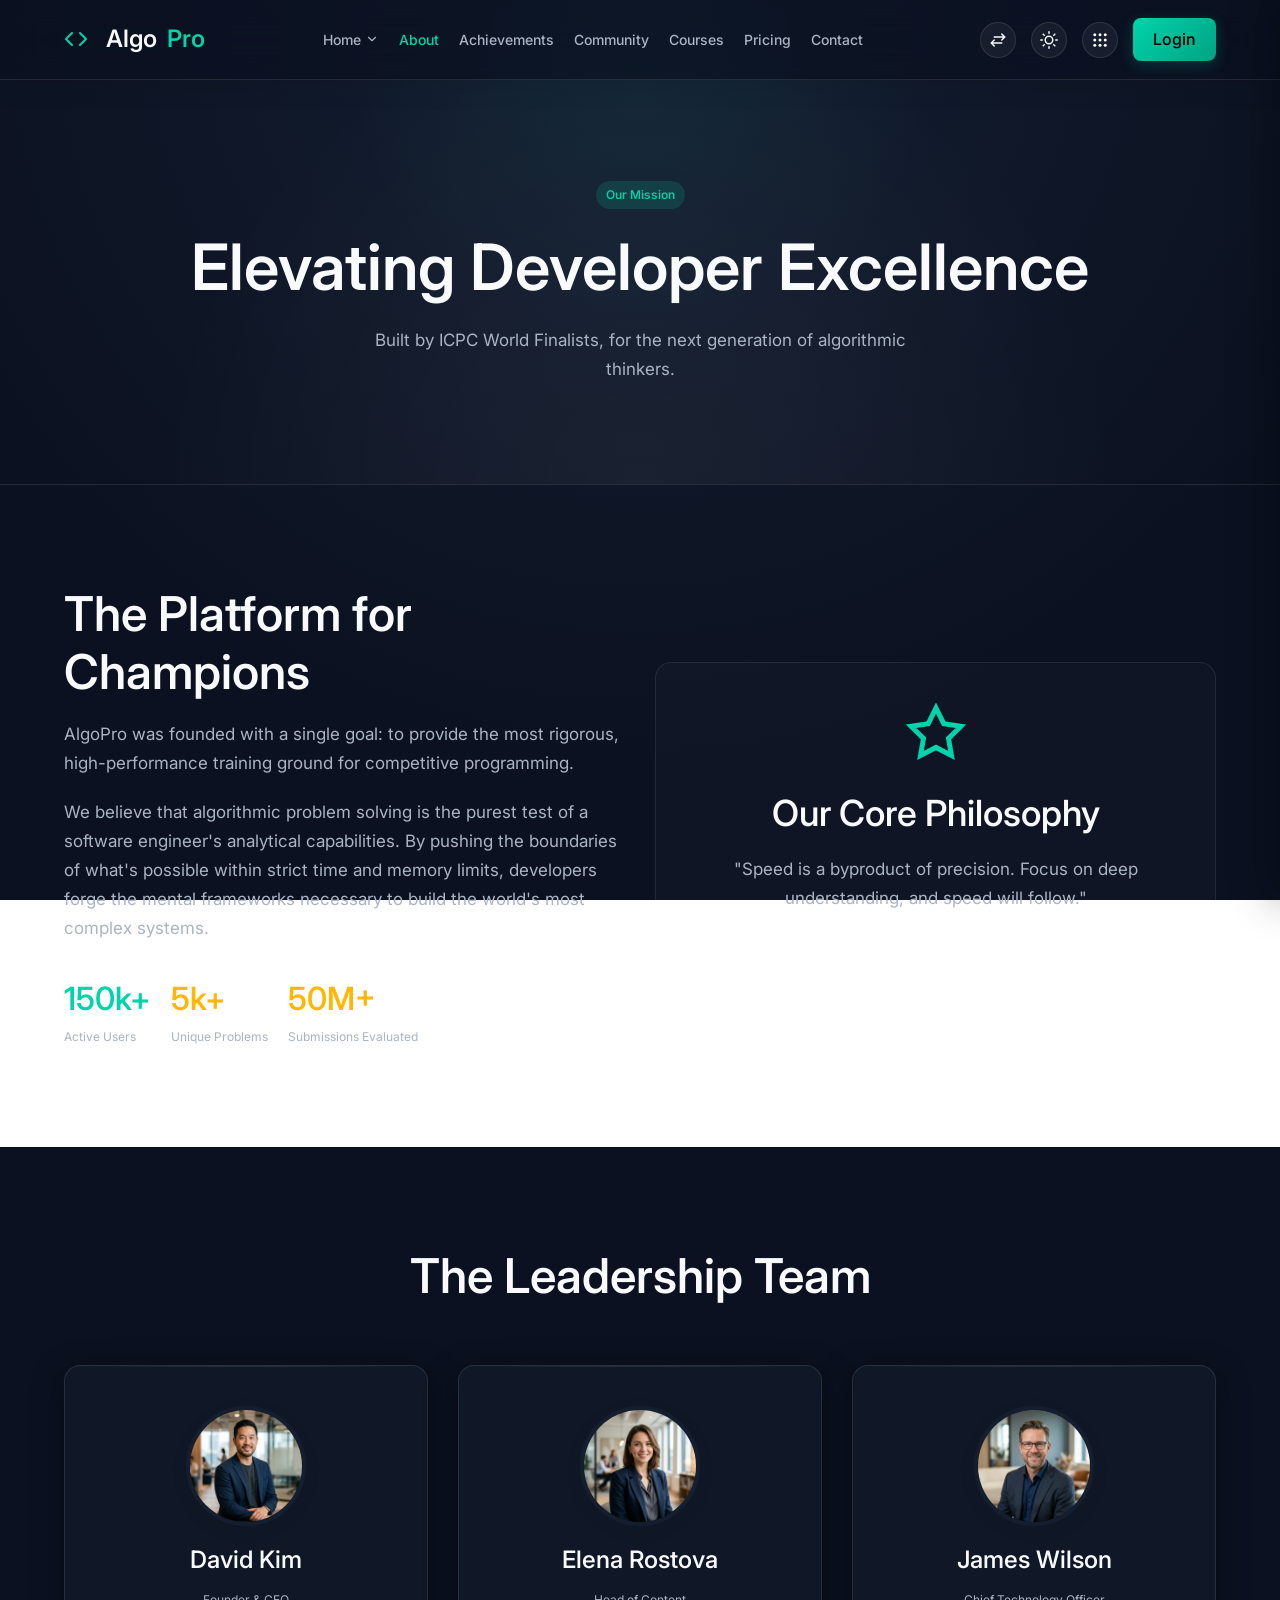
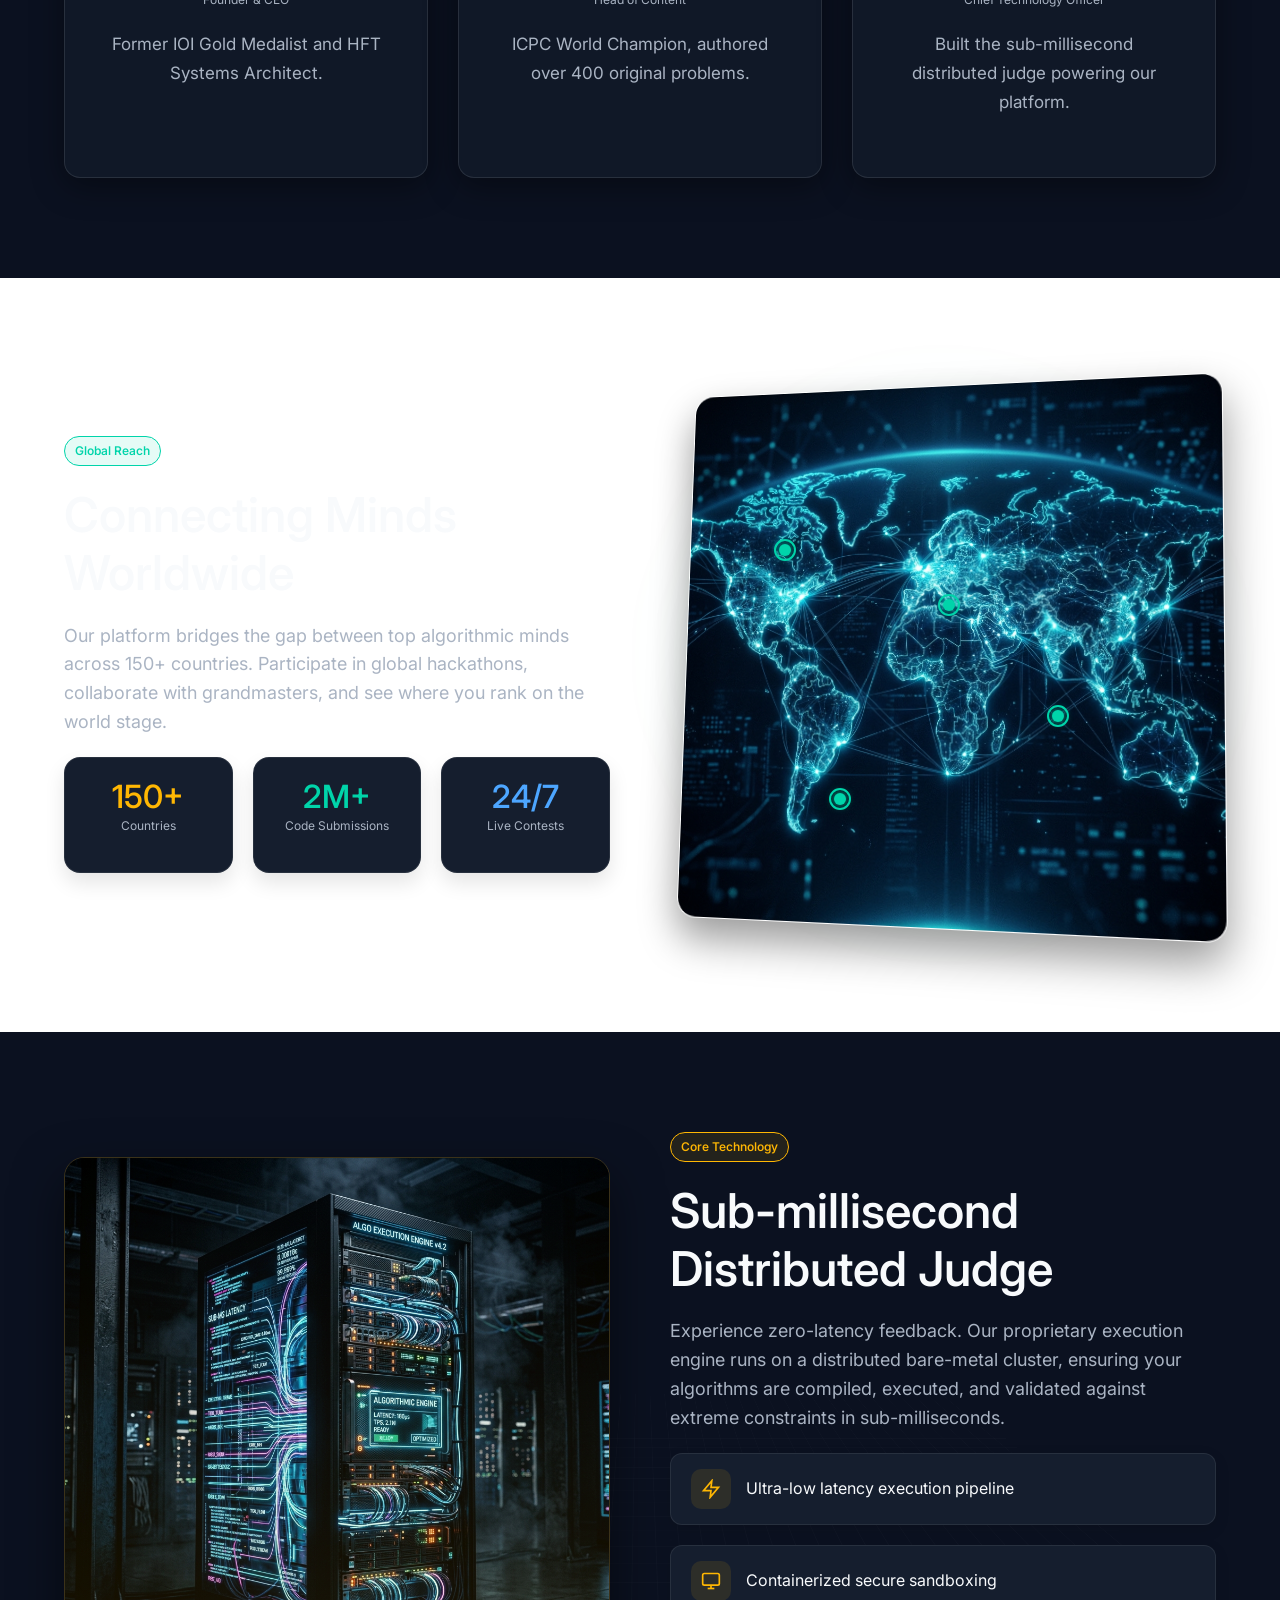
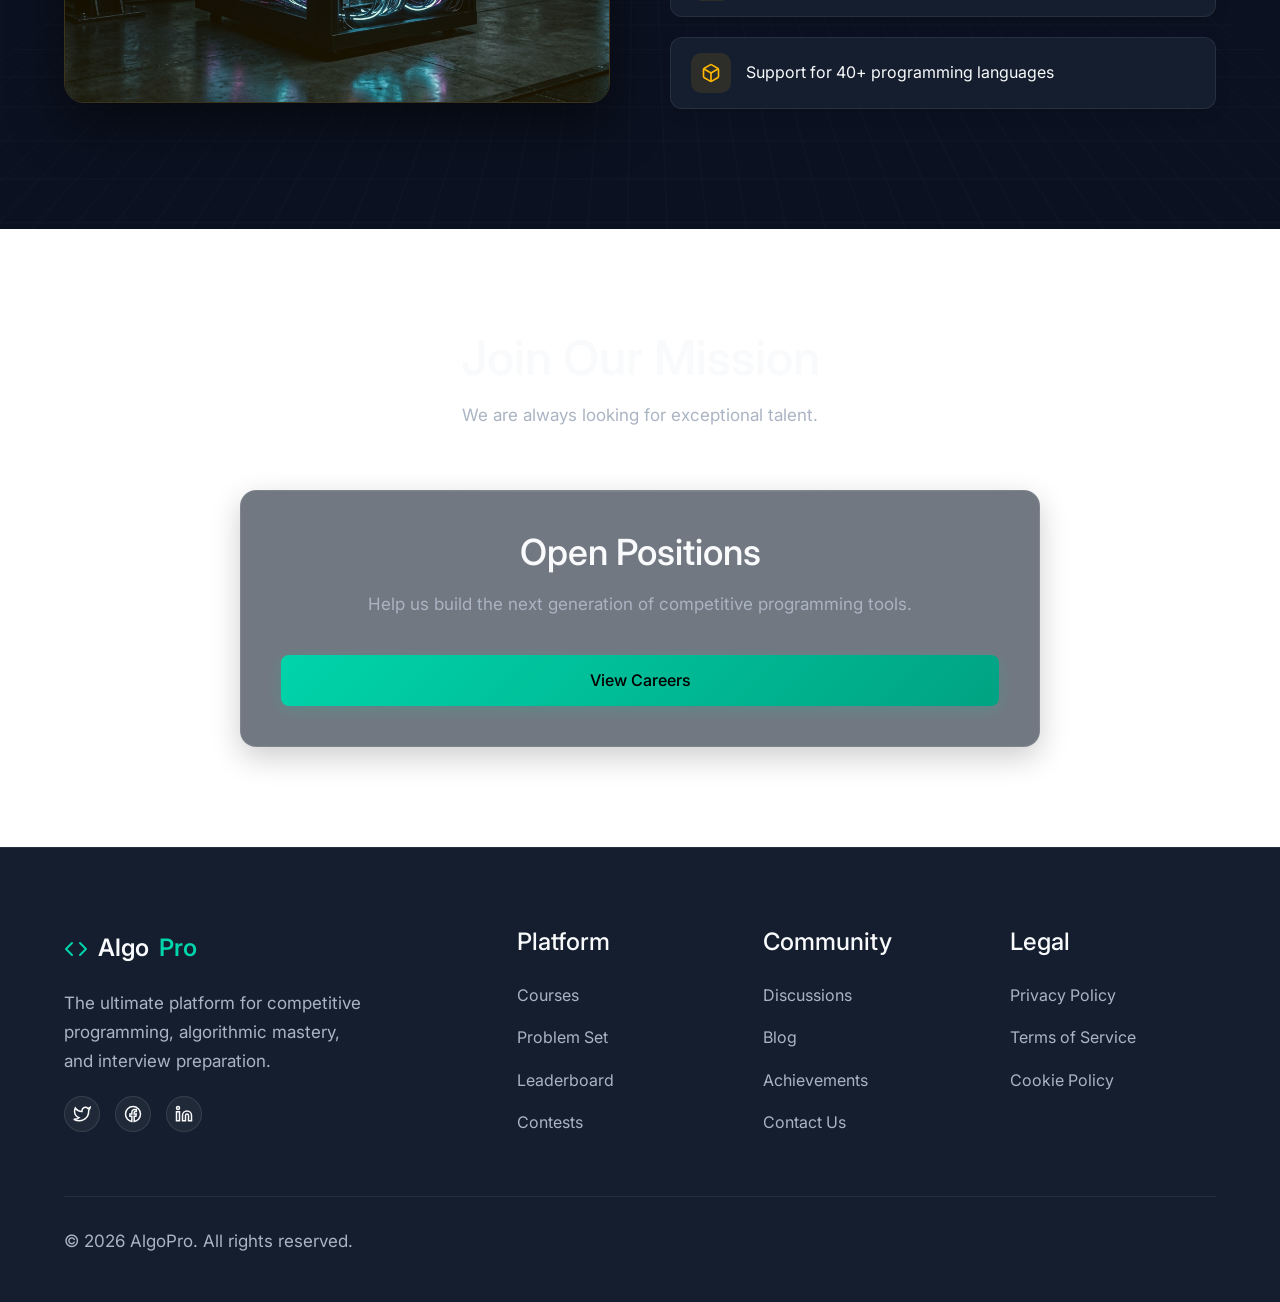
==== about.html @ b894b146 "Initial commit" ====
<!DOCTYPE html>
<html lang="en" data-theme="dark">
<head>
    <meta charset="UTF-8">
    <meta name="viewport" content="width=device-width, initial-scale=1.0">
    <title>AlgoPro | About Us</title>
    <link rel="stylesheet" href="css/style.css">
    <link rel="stylesheet" href="css/rtl.css">
    <link rel="icon" type="image/svg+xml" href="images/favicon.svg">
</head>
<body>
    <div class="overlay"></div>
    <nav class="navbar">
        <a href="index.html" class="navbar-brand" style="display: inline-flex; align-items: center;"><svg width="24" height="24" viewBox="0 0 24 24" fill="none" stroke="var(--accent-color)" stroke-width="2" stroke-linecap="round" stroke-linejoin="round" style="margin-right: 8px; flex-shrink: 0;"><polyline points="16 18 22 12 16 6"></polyline><polyline points="8 6 2 12 8 18"></polyline></svg>Algo<span>Pro</span></a>
        <div class="nav-links">
            <div class="nav-dropdown">
                <a href="index.html" class="active" style="display: flex; align-items: center; gap: 4px;">Home <svg width="14" height="14" viewBox="0 0 24 24" fill="none" stroke="currentColor" stroke-width="2" stroke-linecap="round" stroke-linejoin="round"><polyline points="6 9 12 15 18 9"></polyline></svg></a>
                <div class="nav-dropdown-content">
                    <a href="index.html">Home 1</a>
                    <a href="home-2.html">Home 2</a>
                </div>
            </div>
            <a href="about.html">About</a>
            <a href="achievements.html">Achievements</a>
            <a href="community.html">Community</a>
            <a href="courses.html">Courses</a>
            <a href="pricing.html">Pricing</a>
            <a href="contact.html">Contact</a>
        </div>
        <div class="nav-actions" style="display:flex; gap:15px; align-items:center;">
            <button class="nav-icon-btn rtl-toggle" title="Toggle RTL">
                <svg width="18" height="18" viewBox="0 0 24 24" fill="none" stroke="currentColor" stroke-width="2" stroke-linecap="round" stroke-linejoin="round"><path d="M17 4l4 4-4 4M7 20l-4-4 4-4M21 8H7M3 16h14"/></svg>
            </button>
            <button class="nav-icon-btn theme-toggle" title="Toggle Theme">
                <svg width="18" height="18" viewBox="0 0 24 24" fill="none" stroke="currentColor" stroke-width="2" stroke-linecap="round" stroke-linejoin="round"><circle cx="12" cy="12" r="5"/><path d="M12 1v2M12 21v2M4.22 4.22l1.42 1.42M18.36 18.36l1.42 1.42M1 12h2M21 12h2M4.22 19.78l1.42-1.42M18.36 5.64l1.42-1.42"/></svg>
            </button>
            <a href="dashboard.html" title="Dashboard" class="nav-icon-btn">
                <svg width="18" height="18" viewBox="0 0 24 24" fill="currentColor"><circle cx="5" cy="5" r="2"/><circle cx="12" cy="5" r="2"/><circle cx="19" cy="5" r="2"/><circle cx="5" cy="12" r="2"/><circle cx="12" cy="12" r="2"/><circle cx="19" cy="12" r="2"/><circle cx="5" cy="19" r="2"/><circle cx="12" cy="19" r="2"/><circle cx="19" cy="19" r="2"/></svg>
            </a>
            <a href="login.html" class="btn btn-primary" style="padding:8px 20px;">Login</a>
        </div>
        <button class="hamburger">
            <svg width="24" height="24" viewBox="0 0 24 24" fill="none" stroke="currentColor" stroke-width="2"><line x1="3" y1="12" x2="21" y2="12"></line><line x1="3" y1="6" x2="21" y2="6"></line><line x1="3" y1="18" x2="21" y2="18"></line></svg>
        </button>
    </nav>

    <!-- Offcanvas Menu -->
    <div class="offcanvas">
        <button class="offcanvas-close">&times;</button>
        <a href="index.html" class="navbar-brand mb-4">Algo<span>Pro</span></a>
        <div class="offcanvas-links"><a href="index.html">Home 1</a><a href="home-2.html">Home 2</a><a href="about.html">About</a><a href="achievements.html">Achievements</a><a href="community.html">Community</a><a href="courses.html">Courses</a><a href="pricing.html">Pricing</a><a href="contact.html">Contact</a></div>
        <div class="offcanvas-actions" style="margin-top: auto; padding-top: 20px; border-top: 1px solid var(--border-color); display: flex; flex-direction: column; gap: 15px;">
            <div style="display: flex; gap: 15px; justify-content: center;">
                <button class="nav-icon-btn rtl-toggle" title="Toggle RTL"><svg width="18" height="18" viewBox="0 0 24 24" fill="none" stroke="currentColor" stroke-width="2" stroke-linecap="round" stroke-linejoin="round"><path d="M17 4l4 4-4 4M7 20l-4-4 4-4M21 8H7M3 16h14"/></svg></button>
                <button class="nav-icon-btn theme-toggle" title="Toggle Theme"><svg width="24" height="24" viewBox="0 0 24 24" fill="none" stroke="currentColor" stroke-width="2"><circle cx="12" cy="12" r="5"/><path d="M12 1v2M12 21v2M4.22 4.22l1.42 1.42M18.36 18.36l1.42 1.42M1 12h2M21 12h2M4.22 19.78l1.42-1.42M18.36 5.64l1.42-1.42"/></svg></button>
                <a href="dashboard.html" class="nav-icon-btn" title="Dashboard"><svg width="18" height="18" viewBox="0 0 24 24" fill="currentColor"><circle cx="5" cy="5" r="2"/><circle cx="12" cy="5" r="2"/><circle cx="19" cy="5" r="2"/><circle cx="5" cy="12" r="2"/><circle cx="12" cy="12" r="2"/><circle cx="19" cy="12" r="2"/><circle cx="5" cy="19" r="2"/><circle cx="12" cy="19" r="2"/><circle cx="19" cy="19" r="2"/></svg></a>
            </div>
            <a href="login.html" class="btn btn-primary" style="text-align: center;">Login</a>
        </div>
    </div>

    <section class="small-hero">
        <div class="badge badge-easy mb-4">Our Mission</div>
        <h1>Elevating Developer Excellence</h1>
        <p>Built by ICPC World Finalists, for the next generation of algorithmic thinkers.</p>
    </section>

    <section class="section">
        <div class="grid-3" style="grid-template-columns: 1fr 1fr; align-items: center;">
            <div>
                <h2 class="mb-4">The Platform for Champions</h2>
                <p class="mb-4">AlgoPro was founded with a single goal: to provide the most rigorous, high-performance training ground for competitive programming.</p>
                <p class="mb-4">We believe that algorithmic problem solving is the purest test of a software engineer's analytical capabilities. By pushing the boundaries of what's possible within strict time and memory limits, developers forge the mental frameworks necessary to build the world's most complex systems.</p>
                <div style="display: flex; gap: 20px; margin-top: 30px;">
                    <div>
                        <div style="font-size: 32px; font-weight: 550; color: var(--accent-color);">150k+</div>
                        <div class="caption">Active Users</div>
                    </div>
                    <div>
                        <div style="font-size: 32px; font-weight: 550; color: var(--highlight-color);">5k+</div>
                        <div class="caption">Unique Problems</div>
                    </div>
                    <div>
                        <div style="font-size: 32px; font-weight: 550; color: var(--highlight-color);">50M+</div>
                        <div class="caption">Submissions Evaluated</div>
                    </div>
                </div>
            </div>
            <div style="background: rgba(255,255,255,0.02); border: 1px solid var(--border-color); border-radius: var(--border-radius); padding: 40px; text-align: center;">
                <svg width="60" height="60" viewBox="0 0 24 24" fill="none" stroke="var(--accent-color)" stroke-width="2" style="margin-bottom: 20px;"><path d="M12 2l3.09 6.26L22 9.27l-5 4.87 1.18 6.88L12 17.77l-6.18 3.25L7 14.14 2 9.27l6.91-1.01L12 2z"/></svg>
                <h3 class="mb-4">Our Core Philosophy</h3>
                <p style="color: var(--text-secondary);">"Speed is a byproduct of precision. Focus on deep understanding, and speed will follow."</p>
            </div>
        </div>
    </section>

    <section class="section" style="background: var(--bg-color);">
        <div class="section-header"><h2>The Leadership Team</h2></div>
        <div class="grid-3 odd-cards">
            <div class="card text-center" style="align-items: center;">
                <img src="images/david_kim.png" alt="David Kim" style="width: 120px; height: 120px; border-radius: 50%; object-fit: cover; margin-bottom: 20px; border: 4px solid var(--card-bg); box-shadow: 0 5px 15px rgba(0,0,0,0.1);">
                <h3 class="card-title">David Kim</h3>
                <p class="caption mb-4">Founder & CEO</p>
                <p class="card-desc">Former IOI Gold Medalist and HFT Systems Architect.</p>
            </div>
            <div class="card text-center" style="align-items: center;">
                <img src="images/elena_rostova.png" alt="Elena Rostova" style="width: 120px; height: 120px; border-radius: 50%; object-fit: cover; margin-bottom: 20px; border: 4px solid var(--card-bg); box-shadow: 0 5px 15px rgba(0,0,0,0.1);">
                <h3 class="card-title">Elena Rostova</h3>
                <p class="caption mb-4">Head of Content</p>
                <p class="card-desc">ICPC World Champion, authored over 400 original problems.</p>
            </div>
            <div class="card text-center" style="align-items: center;">
                <img src="images/james_wilson.png" alt="James Wilson" style="width: 120px; height: 120px; border-radius: 50%; object-fit: cover; margin-bottom: 20px; border: 4px solid var(--card-bg); box-shadow: 0 5px 15px rgba(0,0,0,0.1);">
                <h3 class="card-title">James Wilson</h3>
                <p class="caption mb-4">Chief Technology Officer</p>
                <p class="card-desc">Built the sub-millisecond distributed judge powering our platform.</p>
            </div>
        </div>
    </section>

    <!-- Global Network Section -->
    <section class="section">
        <div class="global-network-container">
            <div class="network-content">
                <div class="badge badge-medium mb-4" style="background: rgba(0, 212, 170, 0.1); color: var(--accent-color); border: 1px solid var(--accent-color);">Global Reach</div>
                <h2 class="mb-4">Connecting Minds Worldwide</h2>
                <p class="mb-4 text-secondary" style="font-size: 18px; line-height: 1.6;">Our platform bridges the gap between top algorithmic minds across 150+ countries. Participate in global hackathons, collaborate with grandmasters, and see where you rank on the world stage.</p>
                <div class="stats-grid mt-4">
                    <div class="stat-box">
                        <h3 style="color: var(--highlight-color); font-size: 32px; margin: 0;">150+</h3>
                        <p class="caption">Countries</p>
                    </div>
                    <div class="stat-box">
                        <h3 style="color: var(--accent-color); font-size: 32px; margin: 0;">2M+</h3>
                        <p class="caption">Code Submissions</p>
                    </div>
                    <div class="stat-box">
                        <h3 style="color: #4da6ff; font-size: 32px; margin: 0;">24/7</h3>
                        <p class="caption">Live Contests</p>
                    </div>
                </div>
            </div>
            <div class="network-image-wrapper">
                <div class="network-glow-bg"></div>
                <img src="images/global_reach.png" alt="Global Network Map" class="network-map-img">
                <div class="pulse-node" style="top: 30%; left: 20%;"></div>
                <div class="pulse-node" style="top: 60%; left: 70%;"></div>
                <div class="pulse-node" style="top: 40%; left: 50%;"></div>
                <div class="pulse-node" style="top: 75%; left: 30%;"></div>
            </div>
        </div>
    </section>

    <!-- Execution Engine Section -->
    <section class="section" style="background: var(--bg-color); position: relative; overflow: hidden;">
        <div class="engine-bg-grid"></div>
        <div class="engine-container">
            <div class="engine-image-wrapper">
                <div class="engine-hologram-effect"></div>
                <img src="images/judge_engine.png" alt="Execution Engine" class="engine-rack-img">
            </div>
            <div class="engine-content">
                <div class="badge badge-medium mb-4" style="background: rgba(255, 183, 3, 0.1); color: var(--highlight-color); border: 1px solid var(--highlight-color);">Core Technology</div>
                <h2 class="mb-4">Sub-millisecond Distributed Judge</h2>
                <p class="mb-4 text-secondary" style="font-size: 18px; line-height: 1.6;">Experience zero-latency feedback. Our proprietary execution engine runs on a distributed bare-metal cluster, ensuring your algorithms are compiled, executed, and validated against extreme constraints in sub-milliseconds.</p>
                
                <ul class="engine-features-list">
                    <li>
                        <div class="icon-box"><svg width="20" height="20" viewBox="0 0 24 24" fill="none" stroke="var(--highlight-color)" stroke-width="2"><path d="M13 2L3 14h9l-1 8 10-12h-9l1-8z"/></svg></div>
                        <span>Ultra-low latency execution pipeline</span>
                    </li>
                    <li>
                        <div class="icon-box"><svg width="20" height="20" viewBox="0 0 24 24" fill="none" stroke="var(--highlight-color)" stroke-width="2"><rect x="2" y="3" width="20" height="14" rx="2" ry="2"/><line x1="8" y1="21" x2="16" y2="21"/><line x1="12" y1="17" x2="12" y2="21"/></svg></div>
                        <span>Containerized secure sandboxing</span>
                    </li>
                    <li>
                        <div class="icon-box"><svg width="20" height="20" viewBox="0 0 24 24" fill="none" stroke="var(--highlight-color)" stroke-width="2"><path d="M21 16V8a2 2 0 0 0-1-1.73l-7-4a2 2 0 0 0-2 0l-7 4A2 2 0 0 0 3 8v8a2 2 0 0 0 1 1.73l7 4a2 2 0 0 0 2 0l7-4A2 2 0 0 0 21 16z"/><polyline points="3.27 6.96 12 12.01 20.73 6.96"/><line x1="12" y1="22.08" x2="12" y2="12"/></svg></div>
                        <span>Support for 40+ programming languages</span>
                    </li>
                </ul>
            </div>
        </div>
    </section>

    <section class="section">
        <div class="section-header"><h2>Join Our Mission</h2><p>We are always looking for exceptional talent.</p></div>
        <div class="card text-center" style="max-width: 800px; margin: 0 auto; box-shadow: 0 10px 30px rgba(0,0,0,0.2);">
            <h3>Open Positions</h3>
            <p style="color: var(--text-secondary);">Help us build the next generation of competitive programming tools.</p>
            <a href="contact.html" class="btn btn-primary mt-4">View Careers</a>
        </div>
    </section>

    <style>
        /* Global Network Styles */
        .global-network-container {
            display: grid;
            grid-template-columns: 1fr 1fr;
            gap: 60px;
            align-items: center;
            max-width: 1200px;
            margin: 0 auto;
        }

        .stats-grid {
            display: grid;
            grid-template-columns: repeat(3, 1fr);
            gap: 20px;
        }

        .stat-box {
            background: var(--card-bg);
            padding: 20px;
            border-radius: 16px;
            border: 1px solid var(--border-color);
            text-align: center;
            box-shadow: 0 10px 20px rgba(0,0,0,0.1);
            transition: transform 0.3s ease;
        }
        
        [data-theme="light"] .stat-box {
            box-shadow: 0 10px 20px rgba(0,0,0,0.03);
        }
        
        .stat-box:hover {
            transform: translateY(-5px);
        }

        .network-image-wrapper {
            position: relative;
            perspective: 1000px;
        }

        .network-glow-bg {
            position: absolute;
            top: 50%;
            left: 50%;
            width: 100%;
            height: 100%;
            background: radial-gradient(circle, rgba(0, 212, 170, 0.2) 0%, transparent 70%);
            transform: translate(-50%, -50%);
            z-index: 0;
            filter: blur(40px);
            animation: pulse-network 4s infinite alternate ease-in-out;
        }

        @keyframes pulse-network {
            0% { opacity: 0.5; transform: translate(-50%, -50%) scale(0.9); }
            100% { opacity: 1; transform: translate(-50%, -50%) scale(1.1); }
        }

        .network-map-img {
            width: 100%;
            height: auto;
            border-radius: 20px;
            position: relative;
            z-index: 1;
            transform: rotateY(-10deg) rotateX(5deg);
            box-shadow: 0 20px 40px rgba(0,0,0,0.4);
            border: 1px solid rgba(255,255,255,0.05);
            transition: transform 0.5s ease;
        }

        .network-image-wrapper:hover .network-map-img {
            transform: rotateY(0deg) rotateX(0deg);
        }

        .pulse-node {
            position: absolute;
            width: 12px;
            height: 12px;
            background: #00D4AA;
            border-radius: 50%;
            z-index: 2;
            box-shadow: 0 0 10px #00D4AA;
        }

        .pulse-node::after {
            content: '';
            position: absolute;
            top: -5px; left: -5px; right: -5px; bottom: -5px;
            border-radius: 50%;
            border: 2px solid #00D4AA;
            animation: node-ping 2s infinite cubic-bezier(0.215, 0.61, 0.355, 1);
        }

        @keyframes node-ping {
            0% { transform: scale(0.5); opacity: 1; }
            100% { transform: scale(2.5); opacity: 0; }
        }

        /* Engine Section Styles */
        .engine-container {
            display: grid;
            grid-template-columns: 1fr 1fr;
            gap: 60px;
            align-items: center;
            max-width: 1200px;
            margin: 0 auto;
            position: relative;
            z-index: 1;
        }

        .engine-bg-grid {
            position: absolute;
            top: 0; left: 0; right: 0; bottom: 0;
            background-image: linear-gradient(rgba(255, 255, 255, 0.03) 1px, transparent 1px),
            linear-gradient(90deg, rgba(255, 255, 255, 0.03) 1px, transparent 1px);
            background-size: 30px 30px;
            z-index: 0;
            opacity: 0.5;
            transform: perspective(500px) rotateX(60deg) translateY(-100px) translateZ(-200px);
            animation: grid-move 20s linear infinite;
        }
        
        [data-theme="light"] .engine-bg-grid {
            background-image: linear-gradient(rgba(0, 0, 0, 0.05) 1px, transparent 1px),
            linear-gradient(90deg, rgba(0, 0, 0, 0.05) 1px, transparent 1px);
        }

        @keyframes grid-move {
            0% { transform: perspective(500px) rotateX(60deg) translateY(0) translateZ(-200px); }
            100% { transform: perspective(500px) rotateX(60deg) translateY(30px) translateZ(-200px); }
        }

        .engine-image-wrapper {
            position: relative;
            border-radius: 20px;
            overflow: hidden;
            box-shadow: 0 20px 50px rgba(0,0,0,0.5);
            border: 1px solid rgba(255, 183, 3, 0.2);
        }

        .engine-rack-img {
            width: 100%;
            height: auto;
            display: block;
            transition: transform 0.5s ease;
        }

        .engine-image-wrapper:hover .engine-rack-img {
            transform: scale(1.05);
        }

        .engine-hologram-effect {
            position: absolute;
            top: 0; left: 0; right: 0; bottom: 0;
            background: linear-gradient(180deg, rgba(255, 183, 3, 0) 0%, rgba(255, 183, 3, 0.1) 50%, rgba(255, 183, 3, 0) 100%);
            background-size: 100% 200%;
            animation: scanline 4s linear infinite;
            z-index: 2;
            pointer-events: none;
        }

        @keyframes scanline {
            0% { background-position: 0 -100%; }
            100% { background-position: 0 200%; }
        }

        .engine-features-list {
            list-style: none;
            padding: 0;
            margin: 0;
        }

        .engine-features-list li {
            display: flex;
            align-items: center;
            gap: 15px;
            margin-bottom: 20px;
            font-size: 16px;
            color: var(--text-color);
            background: var(--card-bg);
            padding: 15px 20px;
            border-radius: 12px;
            border: 1px solid var(--border-color);
            box-shadow: 0 5px 15px rgba(0,0,0,0.1);
            transition: transform 0.3s ease, border-color 0.3s ease;
        }
        
        [data-theme="light"] .engine-features-list li {
            box-shadow: 0 5px 15px rgba(0,0,0,0.03);
        }

        .engine-features-list li:hover {
            transform: translateX(10px);
            border-color: rgba(255, 183, 3, 0.4);
        }

        .icon-box {
            width: 40px;
            height: 40px;
            border-radius: 10px;
            background: rgba(255, 183, 3, 0.1);
            display: flex;
            align-items: center;
            justify-content: center;
        }

        @media (max-width: 992px) {
            .global-network-container, .engine-container {
                grid-template-columns: 1fr;
            }
            .engine-image-wrapper {
                order: -1;
            }
        }

        @media (max-width: 768px) {
            /* Prevent any horizontal scroll */
            body { overflow-x: hidden; }

            /* Center all section text */
            .section-header, .network-content, .engine-content { text-align: center; }
            .network-content .badge, .engine-content .badge { display: inline-block; }

            /* Platform for Champions section - center text & stats */
            .grid-3 > div { text-align: center; }
            .grid-3 > div > div[style*="display: flex; gap: 20px"] {
                justify-content: center;
            }

            /* Stats grid - reduce columns on very small screens */
            .stats-grid { grid-template-columns: repeat(3, 1fr); gap: 10px; }
            .stat-box { padding: 14px 8px; }

            /* Engine features list - center on mobile */
            .engine-features-list li {
                flex-direction: column;
                align-items: center;
                text-align: center;
                gap: 10px;
            }
            .engine-features-list li:hover {
                transform: translateY(-3px);
            }

            /* Network map image - remove 3D tilt on mobile */
            .network-map-img {
                transform: none;
            }

            /* Reduce section padding */
            .section { padding: 60px 5%; }

            /* Global network container gap */
            .global-network-container { gap: 40px; }
            .engine-container { gap: 40px; }
        }

        /* Tablet specific fix for Leadership Team cards */
        @media screen and (min-width: 700px) and (max-width: 1024px) {
            .odd-cards { grid-template-columns: 1fr 1fr !important; }
            .odd-cards > :nth-child(3) { grid-column: span 2; width: calc(50% - 15px); margin: 0 auto; }
        }
        @media screen and (max-width: 699px) {
            .odd-cards { grid-template-columns: 1fr !important; }
            .odd-cards > :nth-child(3) { grid-column: auto; width: 100%; margin: 0; }
        }
    </style>

    <!-- Footer -->
    <footer class="footer">
        <div class="footer-grid">
            <div class="footer-col">
                <a href="index.html" class="navbar-brand mb-4">
                    <svg width="24" height="24" viewBox="0 0 24 24" fill="none" stroke="var(--accent-color)" stroke-width="2" stroke-linecap="round" stroke-linejoin="round">
                        <polyline points="16 18 22 12 16 6"></polyline>
                        <polyline points="8 6 2 12 8 18"></polyline>
                    </svg>
                    Algo<span>Pro</span>
                </a>
                <p style="margin-top: 20px; max-width: 300px;">The ultimate platform for competitive programming, algorithmic mastery, and interview preparation.</p>
                <div class="footer-social" style="display: flex; gap: 15px; margin-top: 20px;">
                    <a href="#" class="nav-icon-btn" title="Twitter"><svg width="18" height="18" viewBox="0 0 24 24" fill="none" stroke="currentColor" stroke-width="2"><path d="M23 3a10.9 10.9 0 0 1-3.14 1.53 4.48 4.48 0 0 0-7.86 3v1A10.66 10.66 0 0 1 3 4s-4 9 5 13a11.64 11.64 0 0 1-7 2c9 5 20 0 20-11.5a4.5 4.5 0 0 0-.08-.83A7.72 7.72 0 0 0 23 3z"/></svg></a>
                    <a href="#" class="nav-icon-btn" title="Facebook"><svg width="18" height="18" viewBox="0 0 24 24" fill="none" stroke="currentColor" stroke-width="2"><path d="M12 2.04c-5.5 0-10 4.49-10 10.02 0 5 3.66 9.15 8.44 9.9v-7H7.9v-2.9h2.54V9.85c0-2.51 1.49-3.89 3.78-3.89 1.09 0 2.23.19 2.23.19v2.47h-1.26c-1.24 0-1.63.77-1.63 1.56v1.88h2.78l-.45 2.9h-2.33v7a10 10 0 0 0 8.45-9.9c0-5.53-4.5-10.02-10-10.02z"/></svg></a>
                    <a href="#" class="nav-icon-btn" title="LinkedIn"><svg width="18" height="18" viewBox="0 0 24 24" fill="none" stroke="currentColor" stroke-width="2"><path d="M16 8a6 6 0 0 1 6 6v7h-4v-7a2 2 0 0 0-2-2 2 2 0 0 0-2 2v7h-4v-7a6 6 0 0 1 6-6z"/><rect x="2" y="9" width="4" height="12"/><circle cx="4" cy="4" r="2"/></svg></a>
                </div>
            </div>
            <div class="footer-col">
                <h4>Platform</h4>
                <div class="footer-links">
                    <a href="courses.html">Courses</a>
                    <a href="#">Problem Set</a>
                    <a href="#">Leaderboard</a>
                    <a href="contests.html">Contests</a>
                </div>
            </div>
            <div class="footer-col">
                <h4>Community</h4>
                <div class="footer-links">
                    <a href="community.html">Discussions</a>
                    <a href="#">Blog</a>
                    <a href="achievements.html">Achievements</a>
                    <a href="contact.html">Contact Us</a>
                </div>
            </div>
            <div class="footer-col">
                <h4>Legal</h4>
                <div class="footer-links">
                    <a href="#">Privacy Policy</a>
                    <a href="#">Terms of Service</a>
                    <a href="#">Cookie Policy</a>
                </div>
            </div>
        </div>
        <div class="footer-bottom">
            <p>&copy; 2026 AlgoPro. All rights reserved.</p>
        </div>
    </footer>

    <script src="js/main.js"></script>
    <button class="back-to-top" id="backToTop" title="Go to top"><svg width="24" height="24" viewBox="0 0 24 24" fill="none" stroke="currentColor" stroke-width="2" stroke-linecap="round" stroke-linejoin="round"><polyline points="18 15 12 9 6 15"></polyline></svg></button>
</body>
</html>
---- css/style.css ----
@import url('https://fonts.googleapis.com/css2?family=Inter:wght@400;430;450;500;520;540;550;560;580&display=swap');

:root {
  --primary-color: #0F172A;
  --accent-color: #00D4AA;
  --highlight-color: #FFB703;
  --text-color: #F8FAFC;
  --text-secondary: #AAB4C3;
  --card-bg: #151E2E;
  --border-color: rgba(255, 255, 255, 0.08);
  --bg-color: #0B1120;
  --bg-gradient: radial-gradient(circle at 50% 0%, #141f32 0%, #0b1120 70%);
  --nav-bg: rgba(11, 17, 32, 0.7);
  --icon-bg: rgba(255, 255, 255, 0.05);
  --card-shadow: 0 8px 32px rgba(0, 0, 0, 0.4);
  --glass-border: rgba(255, 255, 255, 0.1);
  --glass-bg: rgba(21, 30, 46, 0.6);
  --primary-glow: 0 0 20px rgba(0, 212, 170, 0.4);
  --highlight-glow: 0 0 20px rgba(255, 183, 3, 0.4);
  
  /* Layout variables */
  --section-padding: 100px 5%;
  --border-radius: 16px;
  --transition: all 0.4s cubic-bezier(0.16, 1, 0.3, 1);
  --header-height: 80px;
}

[data-theme="light"] {
  --primary-color: #0F172A; /* Kept for brand elements if needed, or adjust */
  --bg-color: #F6F8FC;
  --card-bg: #FFFFFF;
  --text-color: #0F172A;
  --text-secondary: #475569;
  --border-color: rgba(0, 0, 0, 0.08);
  --nav-bg: rgba(255, 255, 255, 0.85);
  --icon-bg: rgba(0, 0, 0, 0.05);
  --bg-gradient: linear-gradient(180deg, #F0F4F8 0%, #F6F8FC 100%);
  --glass-border: rgba(0, 0, 0, 0.05);
  --glass-bg: rgba(255, 255, 255, 0.8);
  --card-shadow: 0 8px 32px rgba(0, 0, 0, 0.05);
}

* {
  margin: 0;
  padding: 0;
  box-sizing: border-box;
}


body {
  font-family: 'Inter', sans-serif;
  background: var(--bg-gradient);
  background-attachment: fixed;
  color: var(--text-color);
  overflow-x: hidden;
  line-height: 1.7;
}

/* Global horizontal scroll prevention */
html {
  overflow-x: hidden;
  max-width: 100%;
}

@media (max-width: 768px) {
  * {
    max-width: 100%;
    box-sizing: border-box;
  }
  section, .section, .container, footer, nav {
    max-width: 100vw;
    overflow-x: hidden;
  }
}

/* Typography */
h1, h2, h3, h4, h5, h6 {
  color: var(--text-color);
  margin-bottom: 1rem;
  line-height: 1.2;
}

h1 { font-size: clamp(48px, 6vw, 64px); font-weight: 580; }
h2 { font-size: clamp(36px, 5vw, 48px); font-weight: 560; }
h3 { font-size: clamp(28px, 4vw, 36px); font-weight: 540; }
h4, h5, h6 { font-size: clamp(20px, 2.5vw, 24px); font-weight: 500; }
p { font-size: clamp(15px, 1.5vw, 17px); font-weight: 400; margin-bottom: 1rem; color: var(--text-secondary); }
.subheading { font-weight: 500; font-size: 18px; color: var(--accent-color); text-transform: uppercase; letter-spacing: 1px; }
.caption { font-weight: 400; font-size: 12px; color: var(--text-secondary); }
b, strong { font-weight: 550; color: var(--text-color); }

a { text-decoration: none; color: inherit; transition: var(--transition); }
ul { list-style: none; }

/* Buttons */
.btn {
  display: inline-flex;
  align-items: center;
  justify-content: center;
  padding: 12px 28px;
  font-weight: 520;
  border-radius: 8px;
  cursor: pointer;
  transition: var(--transition);
  border: none;
  font-size: 16px;
  gap: 8px;
}

.btn-primary {
  background: linear-gradient(135deg, var(--accent-color), #00A383);
  color: #000;
  box-shadow: 0 4px 15px rgba(0, 212, 170, 0.2);
}

.btn-primary:hover {
  transform: translateY(-3px);
  box-shadow: var(--primary-glow);
}

.btn-outline {
  background-color: transparent;
  color: var(--text-color);
  border: 1px solid var(--border-color);
  backdrop-filter: blur(4px);
}

.btn-outline:hover {
  border-color: var(--accent-color);
  color: var(--accent-color);
  background: rgba(0, 212, 170, 0.05);
  transform: translateY(-2px);
}

.btn-highlight {
  background: linear-gradient(135deg, var(--highlight-color), #D49600);
  color: #000;
  box-shadow: 0 4px 15px rgba(255, 183, 3, 0.2);
}

.btn-highlight:hover {
  transform: translateY(-3px);
  box-shadow: var(--highlight-glow);
}

/* Navbar */
.navbar {
  position: fixed;
  top: 0;
  left: 0;
  width: 100%;
  height: var(--header-height);
  padding: 0 5%;
  display: flex;
  justify-content: space-between;
  align-items: center;
  z-index: 1000;
  background: var(--nav-bg);
  backdrop-filter: blur(20px);
  -webkit-backdrop-filter: blur(20px);
  border-bottom: 1px solid var(--glass-border);
  box-shadow: 0 4px 30px rgba(0, 0, 0, 0.1);
}

.navbar-brand {
  font-size: 24px;
  font-weight: 580;
  color: var(--text-color);
  display: flex;
  align-items: center;
  gap: 10px;
}

.navbar-brand span {
  color: var(--accent-color);
}

.nav-links {
  display: flex;
  gap: 20px;
  align-items: center;
}

.nav-links a {
  font-weight: 500;
  color: var(--text-secondary);
  font-size: 14px;
}

.nav-links a:hover, .nav-links a.active {
  color: var(--accent-color);
}

/* Dropdown */
.nav-dropdown {
  position: relative;
  display: inline-block;
  padding: 10px 0;
}

.nav-dropdown-content {
  display: none;
  position: absolute;
  background: var(--glass-bg);
  backdrop-filter: blur(16px);
  -webkit-backdrop-filter: blur(16px);
  border: 1px solid var(--glass-border);
  border-radius: 12px;
  min-width: 160px;
  box-shadow: var(--card-shadow);
  z-index: 1000;
  top: 100%;
  left: 0;
  padding: 10px 0;
}

.nav-dropdown-content a {
  color: var(--text-color);
  padding: 10px 20px;
  display: block;
}

.nav-dropdown-content a:hover {
  background: rgba(0, 212, 170, 0.1);
  color: var(--accent-color);
}

.nav-dropdown:hover .nav-dropdown-content {
  display: block;
  animation: fadeIn 0.2s ease-out;
}

/* Nav Icons */
.nav-icon-btn {
  width: 36px;
  height: 36px;
  border-radius: 50%;
  background: var(--icon-bg);
  border: 1px solid var(--glass-border);
  color: var(--text-color);
  display: flex;
  align-items: center;
  justify-content: center;
  cursor: pointer;
  transition: var(--transition);
  padding: 0;
}

.nav-icon-btn:hover {
  background: var(--accent-color);
  color: #000;
  box-shadow: var(--primary-glow);
  transform: translateY(-2px);
  border-color: var(--accent-color);
}

.nav-actions {
  display: flex;
  gap: 15px;
  align-items: center;
}

.hamburger {
  display: none;
  background: none;
  border: none;
  color: var(--text-color);
  font-size: 24px;
  cursor: pointer;
}

/* Offcanvas Menu */
.offcanvas {
  position: fixed;
  top: 0;
  right: -320px;
  width: 320px;
  height: 100vh;
  background: var(--glass-bg);
  backdrop-filter: blur(24px);
  -webkit-backdrop-filter: blur(24px);
  z-index: 1001;
  transition: right 0.5s cubic-bezier(0.16, 1, 0.3, 1);
  border-left: 1px solid var(--glass-border);
  box-shadow: -10px 0 40px rgba(0, 0, 0, 0.3);
  padding: 30px;
  display: flex;
  flex-direction: column;
}

.offcanvas.open {
  right: 0;
}

.offcanvas-close {
  position: absolute;
  top: 20px;
  right: 20px;
  background: none;
  border: none;
  color: var(--text-color);
  font-size: 24px;
  cursor: pointer;
}

.offcanvas-links {
  margin-top: 50px;
  display: flex;
  flex-direction: column;
  gap: 20px;
}

.offcanvas-links a {
  font-size: 18px;
  font-weight: 500;
  color: var(--text-color);
}

.overlay {
  position: fixed;
  top: 0;
  left: 0;
  width: 100%;
  height: 100%;
  background: rgba(0, 0, 0, 0.5);
  z-index: 1000;
  opacity: 0;
  visibility: hidden;
  transition: all 0.3s ease;
  backdrop-filter: blur(4px);
}

.overlay.show {
  opacity: 1;
  visibility: visible;
}

/* Hero Section */
.hero {
  min-height: 100vh;
  padding: calc(var(--header-height) + 50px) 5% 50px;
  display: flex;
  align-items: center;
  position: relative;
  overflow: hidden;
}

.hero-content {
  position: relative;
  z-index: 2;
  max-width: 800px;
}

.hero-actions {
  display: flex;
  gap: 20px;
  margin-top: 40px;
}

.hero-bg-anim {
  position: absolute;
  top: 0;
  right: 0;
  width: 50%;
  height: 100%;
  z-index: 1;
  display: flex;
  align-items: center;
  justify-content: center;
}

/* Small Hero */
.small-hero {
  padding: calc(var(--header-height) + 100px) 5% 100px;
  background: radial-gradient(circle at 50% 100%, var(--icon-bg) 0%, transparent 60%);
  text-align: center;
  border-bottom: 1px solid var(--glass-border);
  position: relative;
  overflow: hidden;
}

.small-hero::before {
  content: '';
  position: absolute;
  top: -50%; left: 50%; transform: translateX(-50%);
  width: 600px; height: 600px;
  background: radial-gradient(circle, rgba(0, 212, 170, 0.05) 0%, transparent 70%);
  z-index: 0;
  pointer-events: none;
}

.small-hero h1, .small-hero p, .small-hero .badge {
  position: relative;
  z-index: 2;
}

.small-hero h1 {
  font-size: clamp(48px, 5vw, 64px);
  margin-bottom: 20px;
}

.small-hero p {
  max-width: 600px;
  margin: 0 auto;
}

/* Sections */
.section {
  padding: var(--section-padding);
}

.section-header {
  text-align: center;
  margin-bottom: 60px;
}

.section-header h2 {
  margin-bottom: 15px;
}

.section-header p {
  max-width: 600px;
  margin: 0 auto;
}

/* Grid Layouts */
.grid-2, .grid-2-2to1, .grid-2-1to2, .grid-3, .grid-4 {
  display: grid;
  gap: 30px;
}
.grid-2 { grid-template-columns: repeat(2, 1fr); }
.grid-2-2to1 { grid-template-columns: 2fr 1fr; }
.grid-2-1to2 { grid-template-columns: 1fr 2fr; }
.grid-3 { grid-template-columns: repeat(3, 1fr); }
.grid-4 { grid-template-columns: repeat(4, 1fr); gap: 20px; }

/* Cards */
.card {
  background: var(--glass-bg);
  backdrop-filter: blur(16px);
  -webkit-backdrop-filter: blur(16px);
  border: 1px solid var(--glass-border);
  border-radius: var(--border-radius);
  padding: 40px;
  display: flex;
  flex-direction: column;
  transition: var(--transition);
  height: 100%;
  box-shadow: var(--card-shadow);
  position: relative;
  overflow: hidden;
}

.card::before {
  content: '';
  position: absolute;
  top: 0; left: 0; right: 0; height: 1px;
  background: linear-gradient(90deg, transparent, rgba(255,255,255,0.2), transparent);
  opacity: 0.5;
}

.card:hover {
  border-color: rgba(0, 212, 170, 0.3);
  transform: translateY(-8px);
  box-shadow: 0 20px 40px rgba(0, 0, 0, 0.6), var(--primary-glow);
}

.card-icon {
  width: 50px;
  height: 50px;
  background: rgba(0, 212, 170, 0.1);
  color: var(--accent-color);
  border-radius: 10px;
  display: flex;
  align-items: center;
  justify-content: center;
  font-size: 24px;
  margin-bottom: 20px;
}

.card-title {
  font-size: 24px;
  font-weight: 540;
  margin-bottom: 15px;
  color: var(--text-color);
}

.card-desc {
  flex-grow: 1;
  margin-bottom: 20px;
}

.card-footer {
  margin-top: auto;
}

.cert-footer {
  display: flex;
  justify-content: space-between;
  align-items: center;
  gap: 15px;
}

/* Responsive Rules */
@media (max-width: 1024px) {
  .nav-links, .navbar .nav-actions {
    display: none !important;
  }
  
  .hamburger {
    display: block;
  }
  
  .grid-2, .grid-2-2to1, .grid-2-1to2, .grid-3, .grid-4 {
    grid-template-columns: 1fr !important;
  }
  
  .hero-bg-anim {
    width: 100%;
    opacity: 0.3;
    z-index: 0;
  }
  
  .mobile-center-flex {
    justify-content: center !important;
  }
}

@media (max-width: 767px) {
  .grid-3 {
    grid-template-columns: 1fr;
  }
  
  /* Odd counts: Last card centered for tablet (2x2 grid) and mobile (not strictly necessary for mobile as it's 1 column, but keeping structure) */
  /* If 3 items in a 2 column grid, make last span 2 columns */
}

@media (max-width: 767px) {
  .cert-footer {
    flex-direction: column;
    text-align: center;
    align-items: center;
    justify-content: center;
  }
  
  .mobile-center-card {
    text-align: center;
  }
  .mobile-center-card .flex-header {
    flex-direction: column !important;
    align-items: center !important;
  }
  .mobile-center-card .flex-footer {
    justify-content: center !important;
  }
}

@media (min-width: 768px) and (max-width: 1024px) {
  .grid-3 {
    grid-template-columns: repeat(2, 1fr);
  }
  .grid-3 > *:last-child:nth-child(odd) {
    grid-column: 1 / -1;
    justify-self: center;
    width: calc(50% - 15px); /* Half width minus half gap to match other cards */
  }
}

/* Custom Table */
.table-responsive {
  width: 100%;
  overflow-x: auto;
  -webkit-overflow-scrolling: touch;
  background: var(--glass-bg);
  backdrop-filter: blur(16px);
  -webkit-backdrop-filter: blur(16px);
  border: 1px solid var(--glass-border);
  border-radius: var(--border-radius);
  box-shadow: var(--card-shadow);
}

table {
  width: 100%;
  border-collapse: collapse;
  text-align: left;
}

th, td {
  padding: 18px 24px;
  border-bottom: 1px solid var(--glass-border);
  white-space: nowrap;
}

th {
  background: rgba(255, 255, 255, 0.03);
  font-weight: 560;
  color: var(--text-color);
  text-transform: uppercase;
  font-size: 14px;
  letter-spacing: 1px;
}

tr {
  transition: var(--transition);
}

tr:last-child td {
  border-bottom: none;
}

tr:hover td {
  background: rgba(0, 212, 170, 0.05);
  color: var(--text-color);
}

/* Footer */
.footer {
  background: var(--card-bg);
  border-top: 1px solid var(--border-color);
  padding: 80px 5% 30px;
}

.footer-grid {
  display: grid;
  grid-template-columns: 2fr 1fr 1fr 1fr;
  gap: 40px;
  margin-bottom: 60px;
}

.footer-col h4 {
  margin-bottom: 25px;
}

.footer-links {
  display: flex;
  flex-direction: column;
  gap: 15px;
}

.footer-links a {
  color: var(--text-secondary);
}

.footer-links a:hover {
  color: var(--accent-color);
}

.footer-bottom {
  border-top: 1px solid var(--border-color);
  padding-top: 30px;
  display: flex;
  justify-content: space-between;
  align-items: center;
  color: var(--text-secondary);
}

.back-to-top {
  position: fixed;
  bottom: 30px;
  right: 30px;
  width: 45px;
  height: 45px;
  border-radius: 50%;
  background: var(--card-bg);
  color: var(--text-color);
  border: 1px solid var(--glass-border);
  display: flex;
  align-items: center;
  justify-content: center;
  cursor: pointer;
  z-index: 1000;
  opacity: 0;
  visibility: hidden;
  transition: all 0.3s ease;
  box-shadow: 0 4px 12px rgba(0,0,0,0.1);
}

.back-to-top.show {
  opacity: 1;
  visibility: visible;
}

.back-to-top:hover {
  background: var(--accent-color);
  color: #000;
  transform: translateY(-3px);
  box-shadow: var(--primary-glow);
  border-color: var(--accent-color);
}

@media (max-width: 1024px) {
  .footer-grid {
    grid-template-columns: repeat(2, 1fr);
  }
}

@media (max-width: 767px) {
  .footer-grid {
    grid-template-columns: 1fr;
  }
  .footer-bottom {
    flex-direction: column;
    gap: 15px;
    text-align: center;
  }
}

/* Form Elements */
.form-group {
  margin-bottom: 24px;
}

.form-label {
  display: block;
  margin-bottom: 8px;
  font-weight: 520;
  color: var(--text-color);
  letter-spacing: 0.5px;
}

.form-control {
  width: 100%;
  padding: 16px 20px;
  background: rgba(255, 255, 255, 0.03);
  backdrop-filter: blur(8px);
  -webkit-backdrop-filter: blur(8px);
  border: 1px solid var(--glass-border);
  border-radius: 12px;
  color: var(--text-color);
  font-family: inherit;
  font-size: 16px;
  transition: var(--transition);
}

.form-control::placeholder {
  color: var(--text-secondary);
  opacity: 0.6;
}

.form-control:focus {
  outline: none;
  border-color: var(--accent-color);
  background: rgba(0, 212, 170, 0.02);
  box-shadow: 0 0 0 4px rgba(0, 212, 170, 0.15);
  transform: translateY(-2px);
}

select.form-control {
  appearance: none;
  -webkit-appearance: none;
  background-image: url("data:image/svg+xml,%3Csvg xmlns='http://www.w3.org/2000/svg' width='16' height='16' viewBox='0 0 24 24' fill='none' stroke='%23475569' stroke-width='2' stroke-linecap='round' stroke-linejoin='round'%3E%3Cpolyline points='6 9 12 15 18 9'%3E%3C/polyline%3E%3C/svg%3E");
  background-repeat: no-repeat;
  background-position: right 20px center;
  padding-right: 50px;
}

[data-theme="dark"] select.form-control {
  background-image: url("data:image/svg+xml,%3Csvg xmlns='http://www.w3.org/2000/svg' width='16' height='16' viewBox='0 0 24 24' fill='none' stroke='%2394A3B8' stroke-width='2' stroke-linecap='round' stroke-linejoin='round'%3E%3Cpolyline points='6 9 12 15 18 9'%3E%3C/polyline%3E%3C/svg%3E");
}

/* Animations */
@keyframes flowTraverse {
  0% { stroke-dashoffset: 1000; }
  100% { stroke-dashoffset: 0; }
}

.anim-flow {
  animation: flowTraverse 3s linear infinite;
}

@keyframes pulseNode {
  0% { transform: scale(1); opacity: 0.8; box-shadow: 0 0 0 0 rgba(0, 212, 170, 0.4); }
  50% { transform: scale(1.1); opacity: 1; box-shadow: 0 0 0 10px rgba(0, 212, 170, 0); }
  100% { transform: scale(1); opacity: 0.8; box-shadow: 0 0 0 0 rgba(0, 212, 170, 0); }
}

.anim-node {
  animation: pulseNode 2s infinite;
}

@keyframes eliteIconPulse {
  0% { transform: scale(1) rotate(0deg); opacity: 0.8; filter: drop-shadow(0 0 0 rgba(255, 170, 0, 0)); }
  50% { transform: scale(1.15) rotate(5deg); opacity: 1; filter: drop-shadow(0 0 10px rgba(255, 170, 0, 0.6)); }
  100% { transform: scale(1) rotate(0deg); opacity: 0.8; filter: drop-shadow(0 0 0 rgba(255, 170, 0, 0)); }
}

.elite-icon-anim {
  animation: eliteIconPulse 3s infinite ease-in-out;
  display: inline-block;
}

@keyframes eliteCardGlow {
  0% { box-shadow: 0 0 0 rgba(255, 170, 0, 0); border-color: var(--glass-border); }
  50% { box-shadow: 0 0 20px rgba(255, 170, 0, 0.15); border-color: rgba(255, 170, 0, 0.3); }
  100% { box-shadow: 0 0 0 rgba(255, 170, 0, 0); border-color: var(--glass-border); }
}

.elite-card-anim {
  animation: eliteCardGlow 4s infinite ease-in-out;
}
.elite-card-anim:nth-child(2) {
  animation-delay: 1.3s;
}
.elite-card-anim:nth-child(3) {
  animation-delay: 2.6s;
}

/* Helpers */
.text-center { text-align: center; }
.text-accent { color: var(--accent-color); }
.text-highlight { color: var(--highlight-color); }
.mt-2 { margin-top: 10px; }
.mt-4 { margin-top: 20px; }
.mt-6 { margin-top: 30px; }
.mb-2 { margin-bottom: 10px; }
.mb-4 { margin-bottom: 20px; }
.mb-6 { margin-bottom: 30px; }
.flex { display: flex; }
.align-center { align-items: center; }
.justify-between { justify-content: space-between; }
.gap-2 { gap: 10px; }
.gap-4 { gap: 20px; }

/* Status Badges */
.badge {
  display: inline-block;
  padding: 4px 10px;
  border-radius: 20px;
  font-size: 12px;
  font-weight: 550;
}
.badge-easy { background: rgba(0, 212, 170, 0.15); color: #00D4AA; }
.badge-medium { background: rgba(255, 183, 3, 0.15); color: #FFB703; }
.badge-hard { background: rgba(255, 255, 255, 0.1); color: var(--text-color); border: 1px solid var(--highlight-color); }

/* Filter Bar */
.filter-bar {
  display: flex;
  gap: 15px;
  margin-bottom: 40px;
  flex-wrap: wrap;
}
.filter-btn {
  background: rgba(255, 255, 255, 0.03);
  backdrop-filter: blur(8px);
  -webkit-backdrop-filter: blur(8px);
  border: 1px solid var(--glass-border);
  color: var(--text-secondary);
  padding: 10px 24px;
  border-radius: 30px;
  cursor: pointer;
  transition: var(--transition);
  font-weight: 520;
  font-size: 14px;
  letter-spacing: 0.5px;
}
.filter-btn.active, .filter-btn:hover {
  background: var(--accent-color);
  color: #000;
  border-color: var(--accent-color);
  box-shadow: var(--primary-glow);
  transform: translateY(-2px);
}

/* Fast Feedback Section */
.fast-feedback-content {
    display: flex;
    flex-direction: column;
    justify-content: center;
}
.fast-feedback-content h3, .fast-feedback-content p {
    text-align: left;
}
.tick-list {
    display: flex;
    flex-direction: column;
    gap: 15px;
    align-items: flex-start;
}
.tick-list li {
    display: flex;
    align-items: center;
    gap: 10px;
}

@media (max-width: 1024px) {
    .fast-feedback-content {
        align-items: center;
        text-align: center;
    }
    .fast-feedback-content h3, .fast-feedback-content p {
        text-align: center;
    }
    .tick-list {
        display: inline-flex;
        margin: 0 auto;
        align-items: flex-start;
    }
}
---- css/rtl.css ----
/* RTL Requirements:
Mirror Navbar, Dashboard, Tables, Charts, Cards, Forms, Leaderboards, Filters 
*/

[dir="rtl"] body {
  direction: rtl;
  text-align: right;
}

[dir="rtl"] .navbar-brand {
  /* No change needed usually, but space might reverse */
}

[dir="rtl"] .nav-links {
  /* Flex automatically handles RTL */
}

[dir="rtl"] .offcanvas {
  right: auto;
  left: -320px;
  border-left: none;
  border-right: 1px solid var(--border-color);
  transition: left 0.4s cubic-bezier(0.77, 0.2, 0.05, 1);
}

[dir="rtl"] .offcanvas.open {
  left: 0;
  right: auto;
}

[dir="rtl"] .offcanvas-close {
  right: auto;
  left: 20px;
}

[dir="rtl"] .btn {
  /* if there are icons, flip margins */
}

[dir="rtl"] .btn svg {
  transform: scaleX(-1);
}

[dir="rtl"] .card-icon {
  margin-right: 0;
  margin-left: 20px;
}

[dir="rtl"] table {
  text-align: right;
}

[dir="rtl"] th, [dir="rtl"] td {
  text-align: right;
}

[dir="rtl"] .form-control {
  text-align: right;
}

[dir="rtl"] .filter-bar {
  /* Flex wrap handles RTL */
}

/* Specific margins and paddings flips */
[dir="rtl"] .ms-auto { margin-left: 0 !important; margin-right: auto !important; }
[dir="rtl"] .me-auto { margin-right: 0 !important; margin-left: auto !important; }
[dir="rtl"] .ms-2 { margin-left: 0 !important; margin-right: 0.5rem !important; }
[dir="rtl"] .me-2 { margin-right: 0 !important; margin-left: 0.5rem !important; }
[dir="rtl"] .ms-3 { margin-left: 0 !important; margin-right: 1rem !important; }
[dir="rtl"] .me-3 { margin-right: 0 !important; margin-left: 1rem !important; }
[dir="rtl"] .ms-4 { margin-left: 0 !important; margin-right: 1.5rem !important; }
[dir="rtl"] .me-4 { margin-right: 0 !important; margin-left: 1.5rem !important; }
[dir="rtl"] .ps-3 { padding-left: 0 !important; padding-right: 1rem !important; }
[dir="rtl"] .pe-3 { padding-right: 0 !important; padding-left: 1rem !important; }

/* Dashboard Sidebar */
[dir="rtl"] .dashboard-sidebar {
  border-right: none;
  border-left: 1px solid var(--border-color);
}
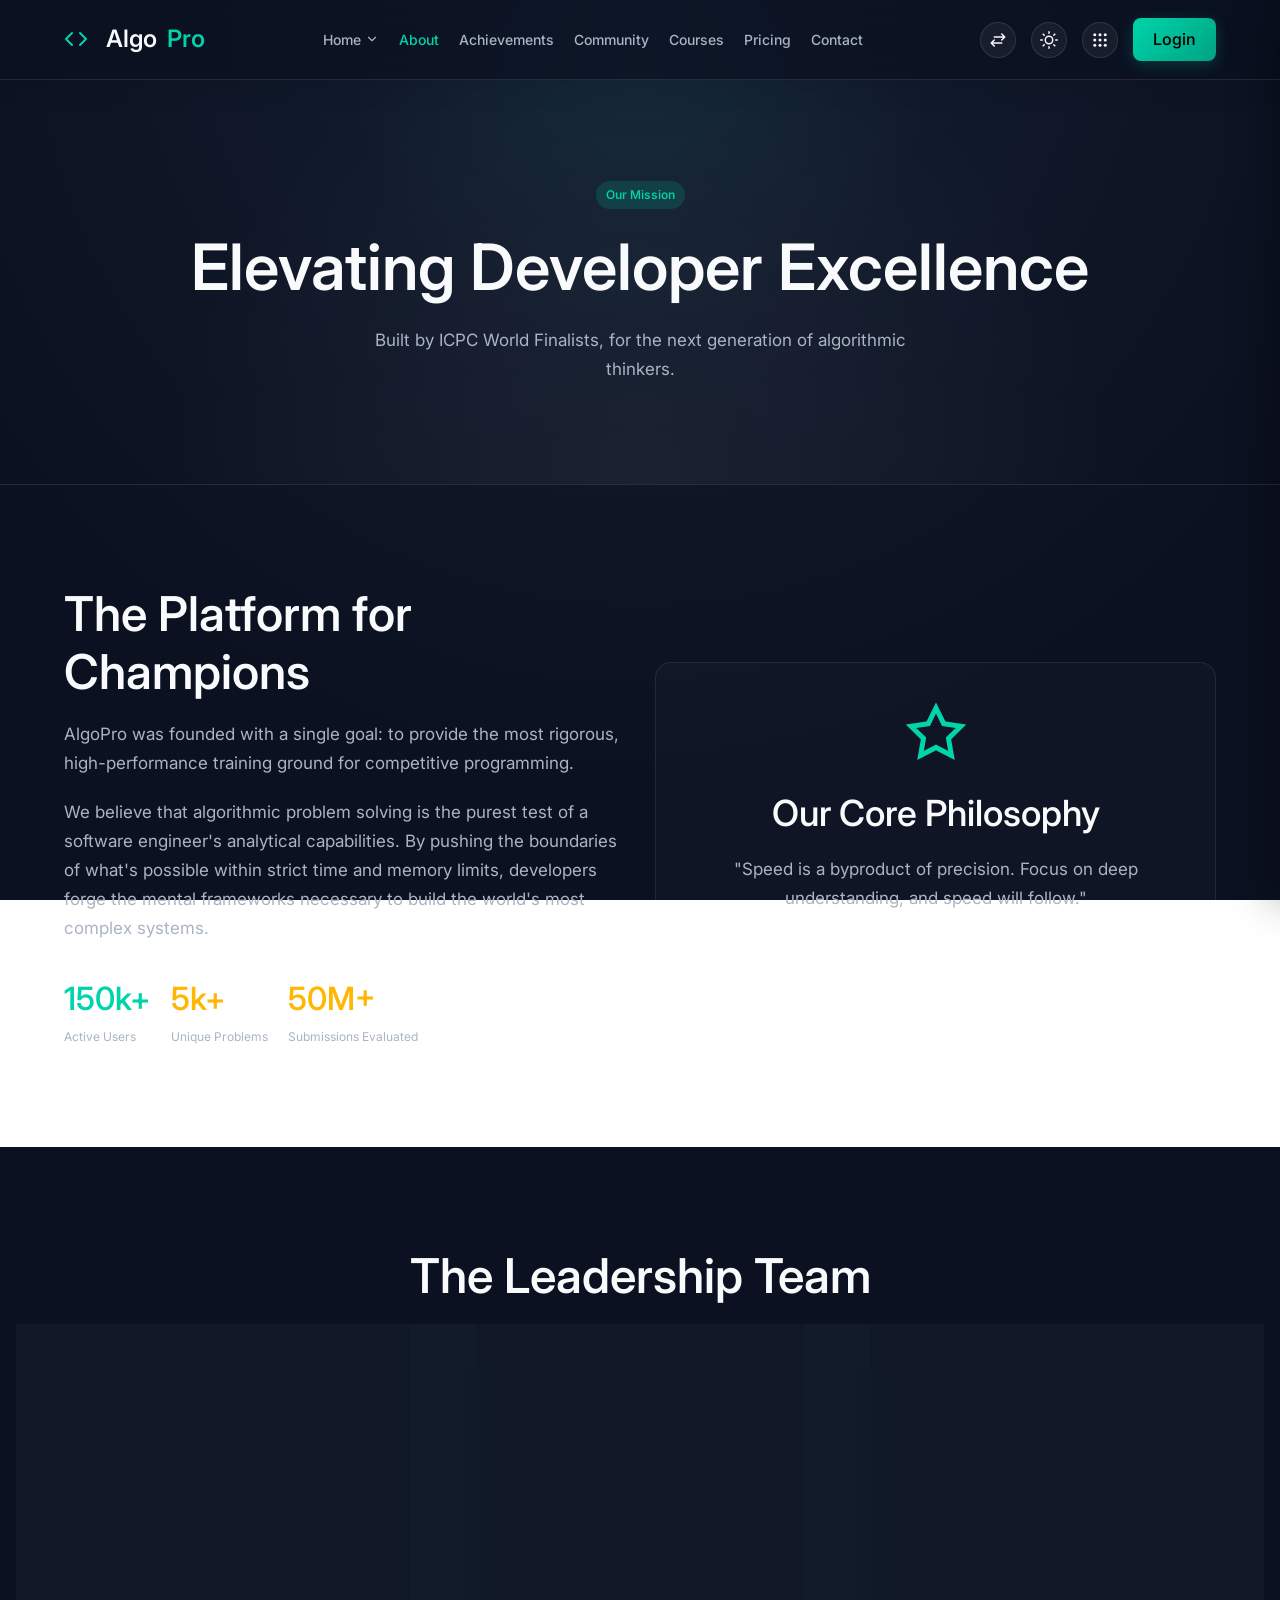
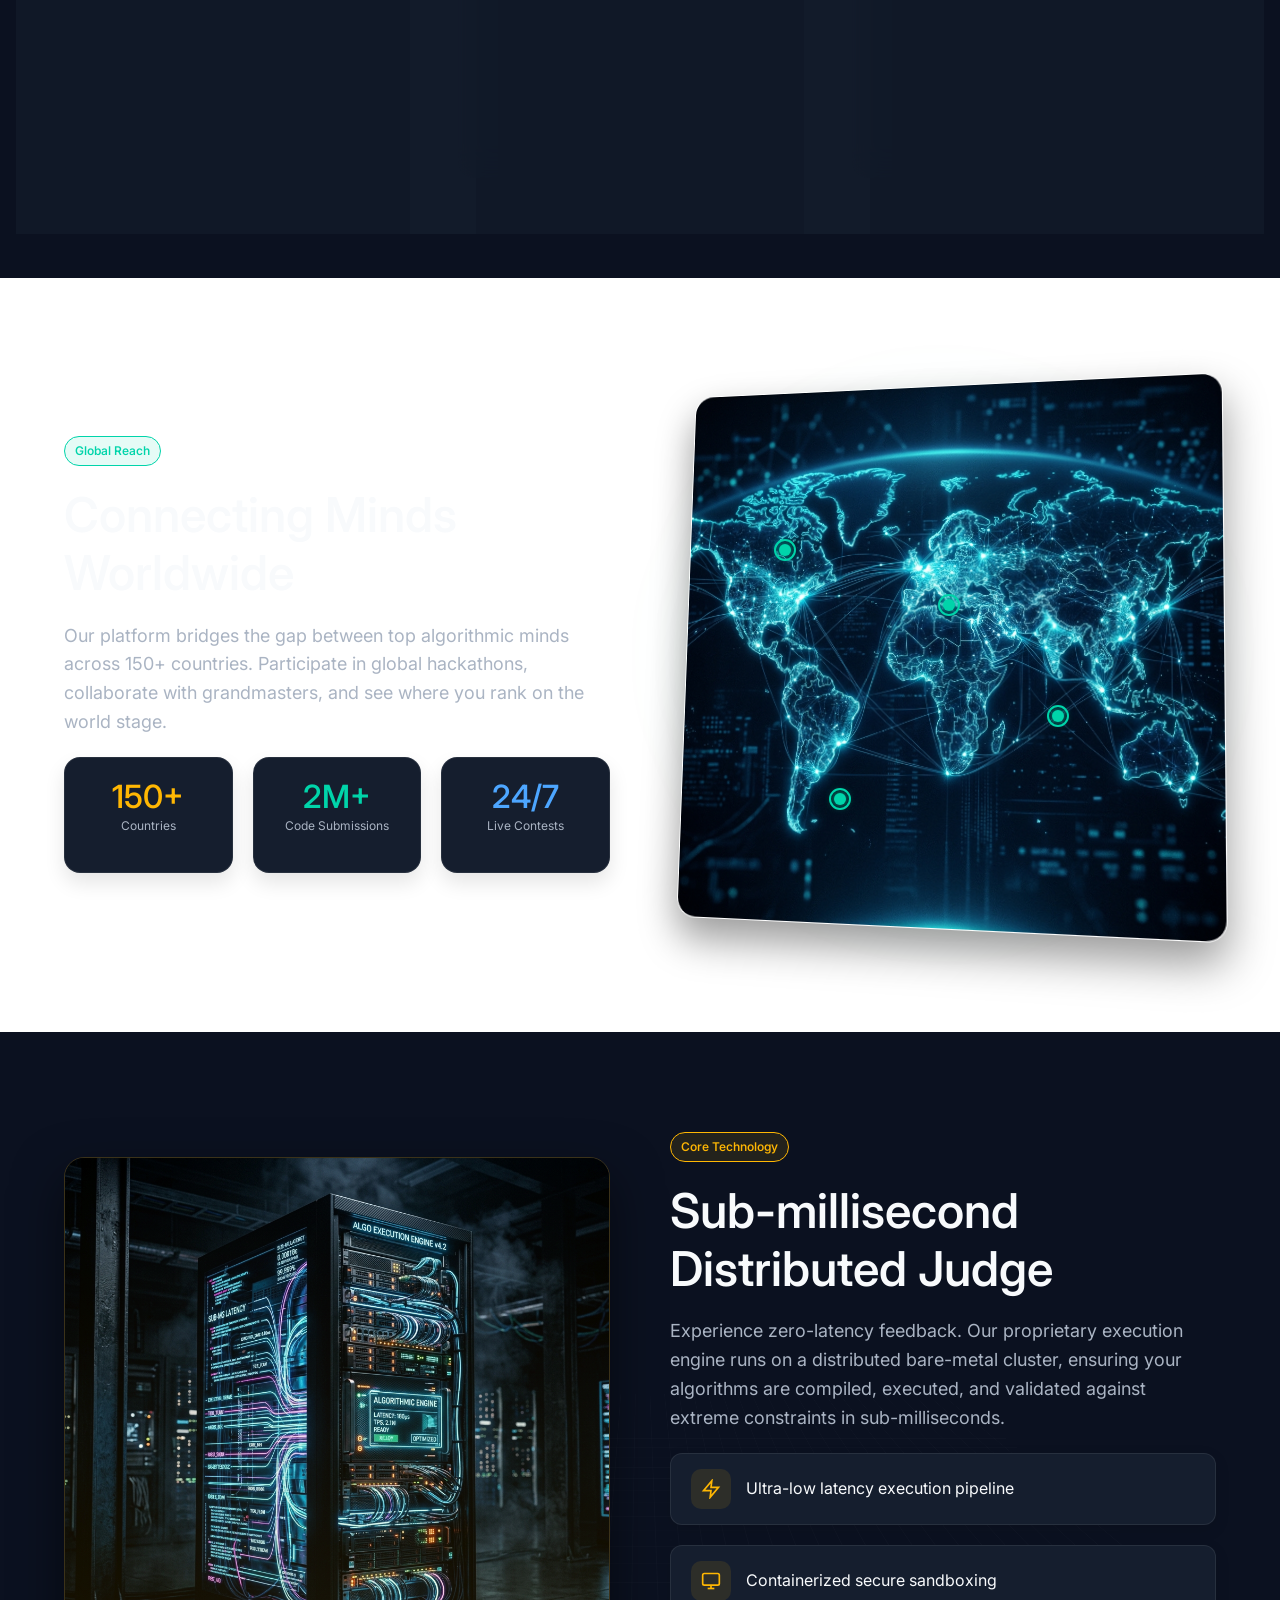
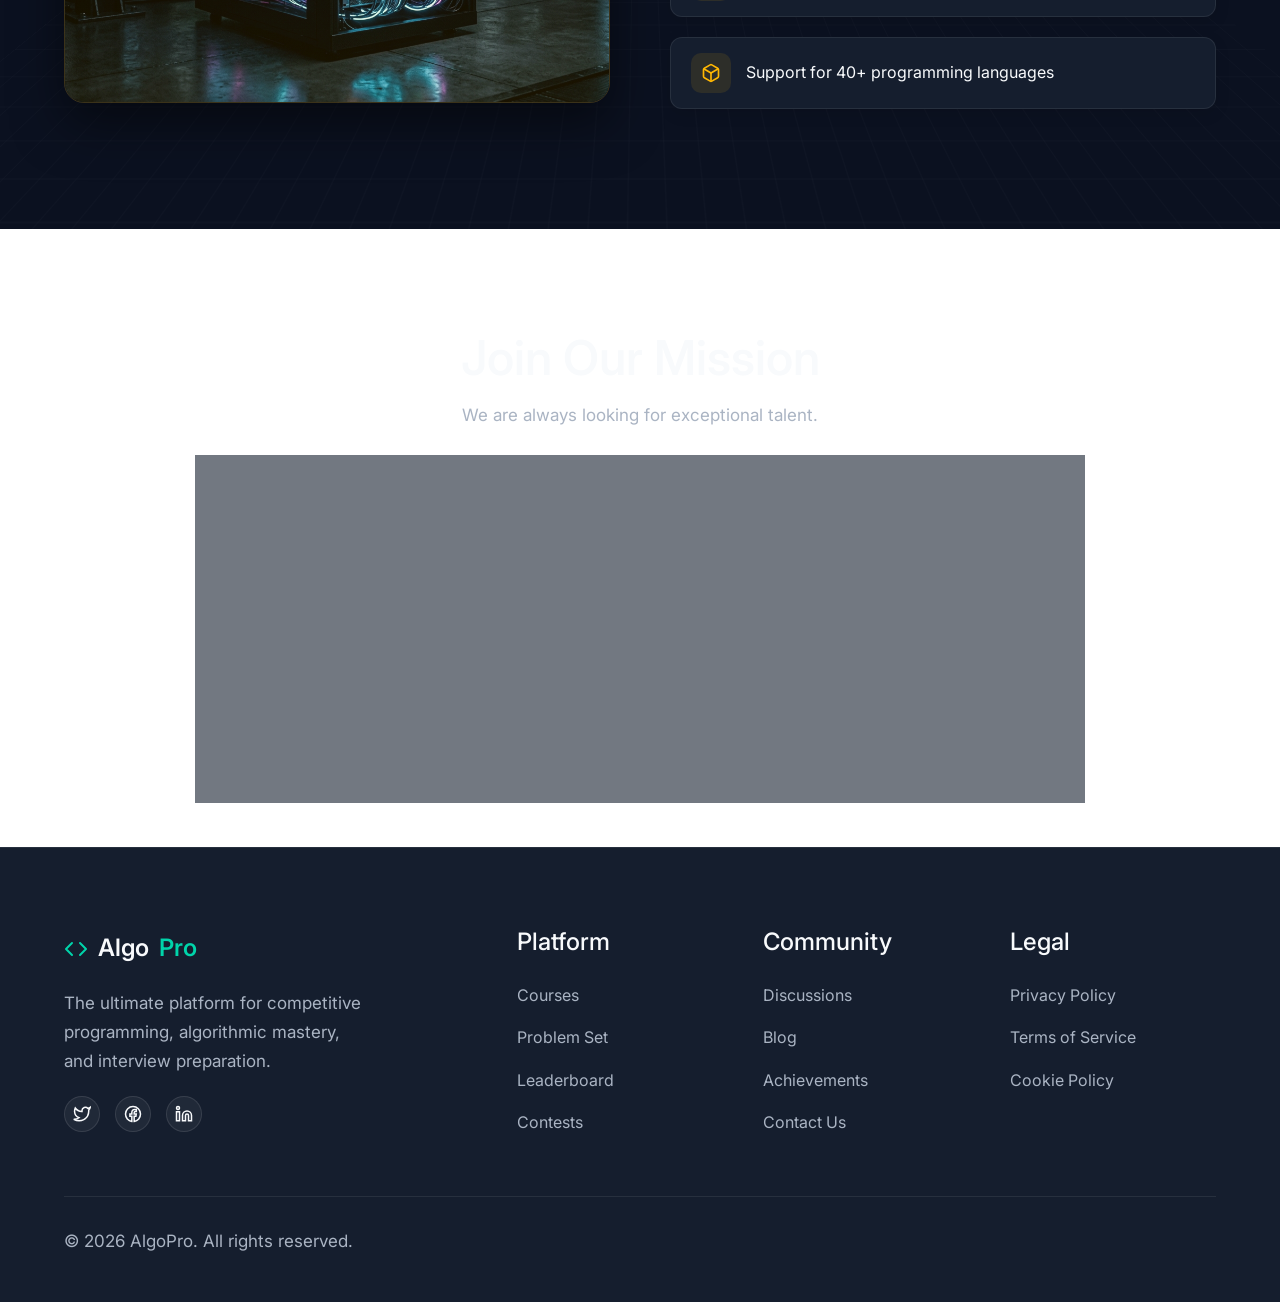
==== commit ae18b628: "2nd commit" ====
--- a/about.html
+++ b/about.html
@@ -48,7 +48,25 @@
     <div class="offcanvas">
         <button class="offcanvas-close">&times;</button>
         <a href="index.html" class="navbar-brand mb-4">Algo<span>Pro</span></a>
-        <div class="offcanvas-links"><a href="index.html">Home 1</a><a href="home-2.html">Home 2</a><a href="about.html">About</a><a href="achievements.html">Achievements</a><a href="community.html">Community</a><a href="courses.html">Courses</a><a href="pricing.html">Pricing</a><a href="contact.html">Contact</a></div>
+        <div class="offcanvas-links">
+            <!-- Home accordion -->
+            <div class="mobile-nav-group">
+                <div class="mobile-nav-link mobile-nav-parent" onclick="this.parentElement.classList.toggle('open')" style="display:flex; justify-content:space-between; align-items:center; cursor:pointer;">
+                    <span>Home</span>
+                    <svg class="mobile-chevron" width="14" height="14" viewBox="0 0 24 24" fill="none" stroke="currentColor" stroke-width="2"><polyline points="6 9 12 15 18 9"/></svg>
+                </div>
+                <div class="mobile-nav-children">
+                    <a href="index.html" class="mobile-nav-link mobile-nav-child">Home 1</a>
+                    <a href="home-2.html" class="mobile-nav-link mobile-nav-child">Home 2</a>
+                </div>
+            </div>
+            <a href="about.html" class="mobile-nav-link">About</a>
+            <a href="achievements.html" class="mobile-nav-link">Achievements</a>
+            <a href="community.html" class="mobile-nav-link">Community</a>
+            <a href="courses.html" class="mobile-nav-link">Courses</a>
+            <a href="pricing.html" class="mobile-nav-link">Pricing</a>
+            <a href="contact.html" class="mobile-nav-link">Contact</a>
+        </div>
         <div class="offcanvas-actions" style="margin-top: auto; padding-top: 20px; border-top: 1px solid var(--border-color); display: flex; flex-direction: column; gap: 15px;">
             <div style="display: flex; gap: 15px; justify-content: center;">
                 <button class="nav-icon-btn rtl-toggle" title="Toggle RTL"><svg width="18" height="18" viewBox="0 0 24 24" fill="none" stroke="currentColor" stroke-width="2" stroke-linecap="round" stroke-linejoin="round"><path d="M17 4l4 4-4 4M7 20l-4-4 4-4M21 8H7M3 16h14"/></svg></button>
--- a/css/style.css
+++ b/css/style.css
@@ -52,13 +52,13 @@
   background: var(--bg-gradient);
   background-attachment: fixed;
   color: var(--text-color);
-  overflow-x: hidden;
+  overflow-x: clip;
   line-height: 1.7;
 }
 
 /* Global horizontal scroll prevention */
 html {
-  overflow-x: hidden;
+  overflow-x: clip;
   max-width: 100%;
 }
 
@@ -69,7 +69,7 @@
   }
   section, .section, .container, footer, nav {
     max-width: 100vw;
-    overflow-x: hidden;
+    overflow-x: clip;
   }
 }
 
@@ -897,3 +897,43 @@
         align-items: flex-start;
     }
 }
+
+/* ── Mobile Offcanvas Home Accordion ── */
+.mobile-nav-group {
+    border-bottom: 1px solid var(--border-color);
+}
+.mobile-nav-parent {
+    border-bottom: none !important;
+    user-select: none;
+}
+.mobile-chevron {
+    transition: transform 0.3s ease;
+    flex-shrink: 0;
+    color: var(--text-secondary);
+}
+.mobile-nav-group.open .mobile-chevron {
+    transform: rotate(180deg);
+}
+.mobile-nav-group.open .mobile-nav-parent {
+    color: var(--accent-color);
+}
+.mobile-nav-children {
+    max-height: 0;
+    overflow: hidden;
+    transition: max-height 0.35s cubic-bezier(0.16, 1, 0.3, 1);
+}
+.mobile-nav-group.open .mobile-nav-children {
+    max-height: 200px;
+}
+.mobile-nav-child {
+    padding-left: 40px !important;
+    font-size: 13px !important;
+    color: var(--text-secondary) !important;
+    border-left: 2px solid var(--accent-color);
+    margin-left: 16px;
+}
+.mobile-nav-child:hover,
+.mobile-nav-child.active-child {
+    color: var(--accent-color) !important;
+    background: rgba(0, 212, 170, 0.06);
+}
